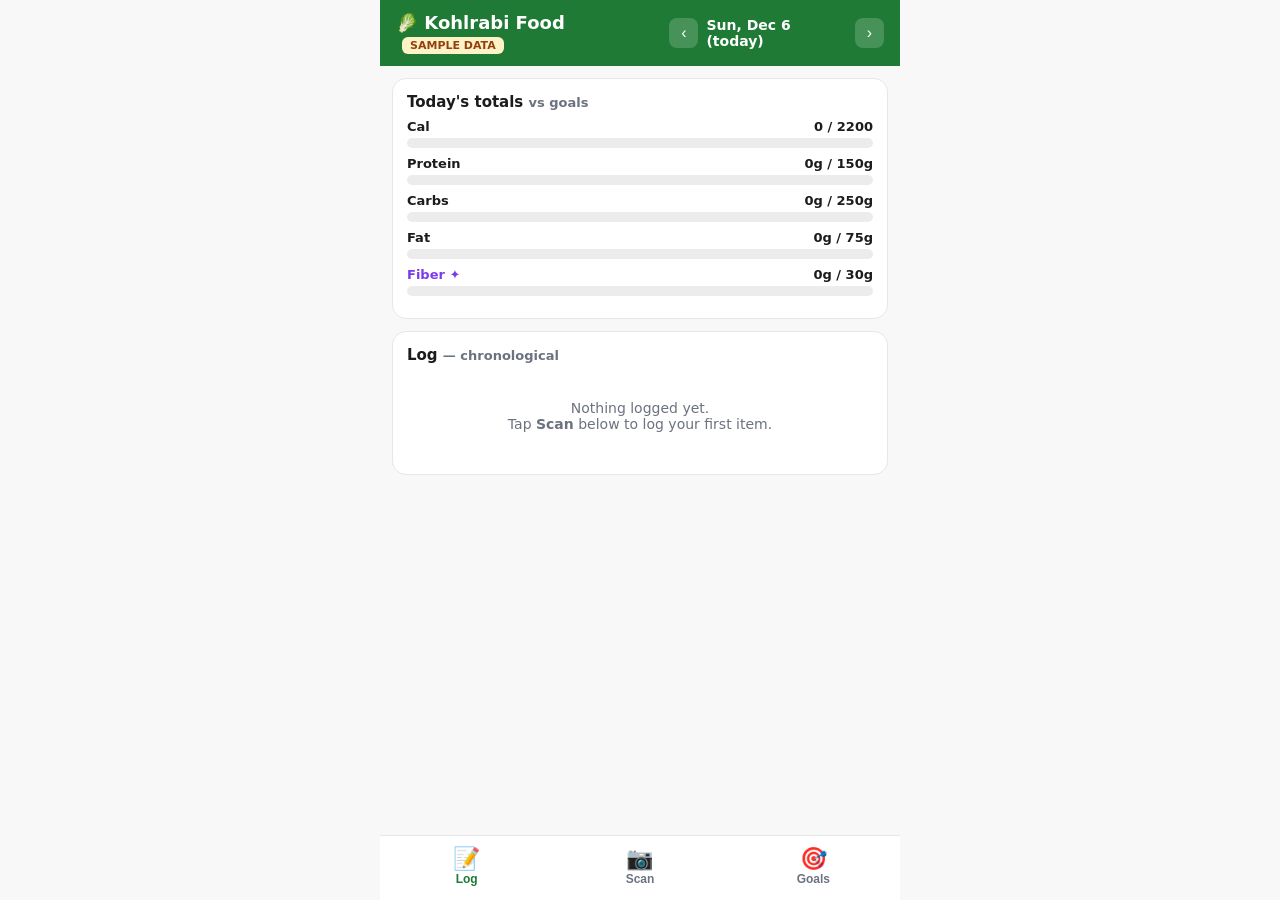
==== index.html @ d2eec7c8 "v0.1: barcode-first food tracker prototype (sample data) + scanner prototype" ====
<!DOCTYPE html>
<html lang="en">
<head>
<meta charset="utf-8">
<meta name="viewport" content="width=device-width, initial-scale=1, viewport-fit=cover">
<title>Kohlrabi Food</title>
<meta name="theme-color" content="#1e7a34">
<link rel="manifest" href="manifest.webmanifest">
<link rel="icon" href="icon.svg" type="image/svg+xml">
<link rel="stylesheet" href="css/style.css">
</head>
<body>
<div class="app">
  <header class="topbar">
    <span>🥬 Kohlrabi Food <span class="sample-badge">SAMPLE DATA</span></span>
    <span class="date-nav">
      <button id="date-prev" aria-label="Previous day">‹</button>
      <span id="date-label"></span>
      <button id="date-next" aria-label="Next day">›</button>
    </span>
  </header>

  <main>
    <!-- LOG -->
    <section class="tab active" id="tab-log">
      <div class="card">
        <h3>Today's totals <span class="muted">vs goals</span></h3>
        <div id="rollup"></div>
      </div>
      <div class="card">
        <h3>Log <span class="muted">— chronological</span></h3>
        <div id="entries"></div>
      </div>
    </section>

    <!-- SCAN -->
    <section class="tab" id="tab-scan">
      <div class="card scan-hero">
        <div class="big">📷</div>
        <h3>Scan a barcode</h3>
        <div class="muted">Point the camera at a product barcode.</div>
      </div>
      <div class="card">
        <div class="viewfinder-wrap">
          <video id="viewfinder" class="viewfinder" muted playsinline></video>
          <div class="scan-frame"></div>
          <div class="scan-status" id="scan-status">Starting camera…</div>
        </div>
      </div>
      <div class="card">
        <h3>No barcode?</h3>
        <label class="field">Type a barcode</label>
        <div class="row">
          <input type="tel" id="manual-barcode" inputmode="numeric" placeholder="e.g. 3017624010701">
          <button class="btn small" id="manual-barcode-btn" style="white-space:nowrap">Look up</button>
        </div>
        <label class="field">Or search by name <span class="muted">(sample catalog)</span></label>
        <div class="row">
          <input type="text" id="name-search" placeholder="e.g. cheerios">
          <button class="btn small" id="name-search-btn" style="white-space:nowrap">Search</button>
        </div>
        <div id="search-results" style="margin-top:8px"></div>
        <div class="muted" style="margin-top:8px">Try a sample barcode: 3017624010701 (Nutella), 016000275287 (Cheerios), 888849007521 (Quest bar).</div>
      </div>
    </section>

    <!-- GOALS -->
    <section class="tab" id="tab-goals">
      <div class="card">
        <h3>Daily goals</h3>
        <div id="goals-form"></div>
        <div class="muted" id="goals-msg" style="margin-top:8px"></div>
      </div>
      <div class="card">
        <h3>TDEE estimator <span class="muted">(optional)</span></h3>
        <div class="muted">Rough daily calorie burn via Mifflin-St Jeor. Not medical advice.</div>
        <div class="row">
          <div style="flex:1"><label class="field">Age</label><input type="number" id="t-age" inputmode="numeric"></div>
          <div style="flex:1"><label class="field">Sex</label><select id="t-sex"><option value="male">Male</option><option value="female">Female</option></select></div>
        </div>
        <div class="row">
          <div style="flex:1"><label class="field">Height (cm)</label><input type="number" id="t-height" inputmode="decimal"></div>
          <div style="flex:1"><label class="field">Weight (kg)</label><input type="number" id="t-weight" inputmode="decimal"></div>
        </div>
        <label class="field">Activity</label>
        <select id="t-act">
          <option value="1.2">Sedentary (little exercise)</option>
          <option value="1.375">Light (1–3 days/wk)</option>
          <option value="1.55" selected>Moderate (3–5 days/wk)</option>
          <option value="1.725">Heavy (6–7 days/wk)</option>
          <option value="1.9">Athlete (2x/day)</option>
        </select>
        <div style="height:10px"></div>
        <button class="btn secondary" id="tdee-calc">Estimate TDEE</button>
        <div id="tdee-out" style="margin-top:10px;font-size:14px"></div>
      </div>
    </section>
  </main>

  <nav class="tabs">
    <button data-tab="log" class="active"><span class="ico">📝</span>Log</button>
    <button data-tab="scan"><span class="ico">📷</span>Scan</button>
    <button data-tab="goals"><span class="ico">🎯</span>Goals</button>
  </nav>
</div>
<script type="module" src="js/app.js"></script>
</body>
</html>
---- css/style.css ----
/* Kohlrabi Food — shared styles. Mobile-first, no build step. */
:root {
  --green: #1e7a34;
  --green-dark: #145a26;
  --ink: #1c1c1e;
  --muted: #6b7280;
  --line: #e5e7eb;
  --bg: #f7f8f7;
  --card: #ffffff;
  --fiber: #7c3aed;
  --danger: #c0392b;
}
* { box-sizing: border-box; }
body {
  margin: 0;
  font-family: system-ui, -apple-system, "Segoe UI", sans-serif;
  background: var(--bg);
  color: var(--ink);
  -webkit-text-size-adjust: 100%;
}
.app { max-width: 520px; margin: 0 auto; min-height: 100dvh; display: flex; flex-direction: column; }
header.topbar {
  position: sticky; top: 0; z-index: 10;
  background: var(--green); color: #fff;
  padding: 12px 16px; font-weight: 700; font-size: 18px;
  display: flex; align-items: center; justify-content: space-between;
}
header.topbar .date-nav { display: flex; align-items: center; gap: 8px; font-size: 14px; font-weight: 600; }
header.topbar .date-nav button {
  background: rgba(255,255,255,.18); border: 0; color: #fff; border-radius: 8px;
  width: 30px; height: 30px; font-size: 16px; cursor: pointer;
}
main { flex: 1; padding: 12px 12px 84px; }
.tab { display: none; }
.tab.active { display: block; }

nav.tabs {
  position: fixed; bottom: 0; left: 0; right: 0; z-index: 10;
  background: var(--card); border-top: 1px solid var(--line);
  display: flex; max-width: 520px; margin: 0 auto;
}
nav.tabs button {
  flex: 1; border: 0; background: none; padding: 10px 0 14px; font-size: 12px;
  color: var(--muted); cursor: pointer; font-weight: 600;
}
nav.tabs button .ico { font-size: 22px; display: block; }
nav.tabs button.active { color: var(--green); }

.card {
  background: var(--card); border: 1px solid var(--line); border-radius: 14px;
  padding: 14px; margin-bottom: 12px;
}
.card h3 { margin: 0 0 8px; font-size: 15px; }
.muted { color: var(--muted); font-size: 13px; }

.btn {
  display: inline-block; border: 0; border-radius: 12px; cursor: pointer;
  background: var(--green); color: #fff; font-weight: 700; font-size: 16px;
  padding: 14px 18px; width: 100%;
}
.btn:active { background: var(--green-dark); }
.btn.secondary { background: #eef2ee; color: var(--green-dark); }
.btn.small { width: auto; padding: 8px 14px; font-size: 14px; }

.scan-hero { text-align: center; padding: 18px 14px; }
.scan-hero .big { font-size: 64px; }
.viewfinder-wrap { position: relative; border-radius: 14px; overflow: hidden; background: #000; }
video.viewfinder { width: 100%; display: block; aspect-ratio: 4/3; object-fit: cover; }
.scan-frame {
  position: absolute; inset: 0; pointer-events: none;
  display: flex; align-items: center; justify-content: center;
}
.scan-frame::before {
  content: ""; width: 70%; height: 34%;
  border: 3px solid rgba(255,255,255,.9); border-radius: 12px;
  box-shadow: 0 0 0 9999px rgba(0,0,0,.35);
}
.scan-status {
  position: absolute; left: 0; right: 0; bottom: 8px; text-align: center;
  color: #fff; font-size: 13px; font-weight: 600; text-shadow: 0 1px 3px #000;
}
.row { display: flex; gap: 8px; align-items: center; }
.row.between { justify-content: space-between; }
input[type=text], input[type=number], input[type=tel], select {
  width: 100%; font-size: 16px; padding: 12px; border: 1px solid var(--line);
  border-radius: 10px; background: #fff; color: var(--ink);
}
label.field { display: block; font-size: 13px; font-weight: 600; color: var(--muted); margin: 10px 0 4px; }

.entry { display: flex; justify-content: space-between; align-items: center; padding: 10px 2px; border-bottom: 1px solid var(--line); }
.entry:last-child { border-bottom: 0; }
.entry .name { font-weight: 600; font-size: 14px; }
.entry .amt { font-size: 12px; color: var(--muted); }
.entry .macros { font-size: 12px; color: var(--muted); text-align: right; white-space: nowrap; }
.entry .del { border: 0; background: none; color: var(--danger); font-size: 18px; cursor: pointer; padding: 4px 8px; }

.goalbar { margin: 8px 0; }
.goalbar .lbl { display: flex; justify-content: space-between; font-size: 13px; font-weight: 600; margin-bottom: 4px; }
.goalbar .lbl .fiber-tag { color: var(--fiber); }
.goalbar .track { height: 10px; background: #ececec; border-radius: 6px; overflow: hidden; }
.goalbar .fill { height: 100%; background: var(--green); border-radius: 6px; transition: width .2s; }
.goalbar .fill.fiber { background: var(--fiber); }
.goalbar.over .fill { background: var(--danger); }

.stepper { display: flex; align-items: center; gap: 12px; justify-content: center; margin: 12px 0; }
.stepper button {
  width: 44px; height: 44px; border-radius: 50%; border: 1px solid var(--line);
  background: #fff; font-size: 22px; cursor: pointer;
}
.stepper .val { font-size: 20px; font-weight: 700; min-width: 90px; text-align: center; }

.sheet-backdrop {
  position: fixed; inset: 0; background: rgba(0,0,0,.45); z-index: 20;
  display: flex; align-items: flex-end; justify-content: center;
}
.sheet {
  background: #fff; border-radius: 18px 18px 0 0; width: 100%; max-width: 520px;
  max-height: 88dvh; overflow-y: auto; padding: 18px 16px 28px;
}
.sheet h2 { margin: 0 0 2px; font-size: 18px; }
.sheet .brand { color: var(--muted); font-size: 13px; margin-bottom: 10px; }
.macro-grid { display: grid; grid-template-columns: repeat(5, 1fr); gap: 6px; margin: 12px 0; }
.macro-grid .m { background: var(--bg); border-radius: 10px; padding: 8px 4px; text-align: center; }
.macro-grid .m .v { font-weight: 800; font-size: 15px; }
.macro-grid .m .k { font-size: 10px; color: var(--muted); font-weight: 600; }
.macro-grid .m.fiber { outline: 2px solid var(--fiber); }
.macro-grid .m.fiber .k { color: var(--fiber); }
details.nutrients { margin-top: 8px; font-size: 13px; }
details.nutrients summary { cursor: pointer; font-weight: 600; color: var(--green-dark); padding: 6px 0; }
.nut-row { display: flex; justify-content: space-between; padding: 5px 0; border-bottom: 1px solid var(--line); }

.diag { font-family: ui-monospace, monospace; font-size: 12px; background: #111; color: #9f9; border-radius: 10px; padding: 10px; white-space: pre-wrap; word-break: break-all; }
.sample-badge {
  display: inline-block; background: #fef3c7; color: #92400e; font-size: 11px; font-weight: 700;
  border-radius: 6px; padding: 2px 8px; margin-left: 6px; vertical-align: middle;
}
.empty { text-align: center; color: var(--muted); padding: 28px 12px; font-size: 14px; }
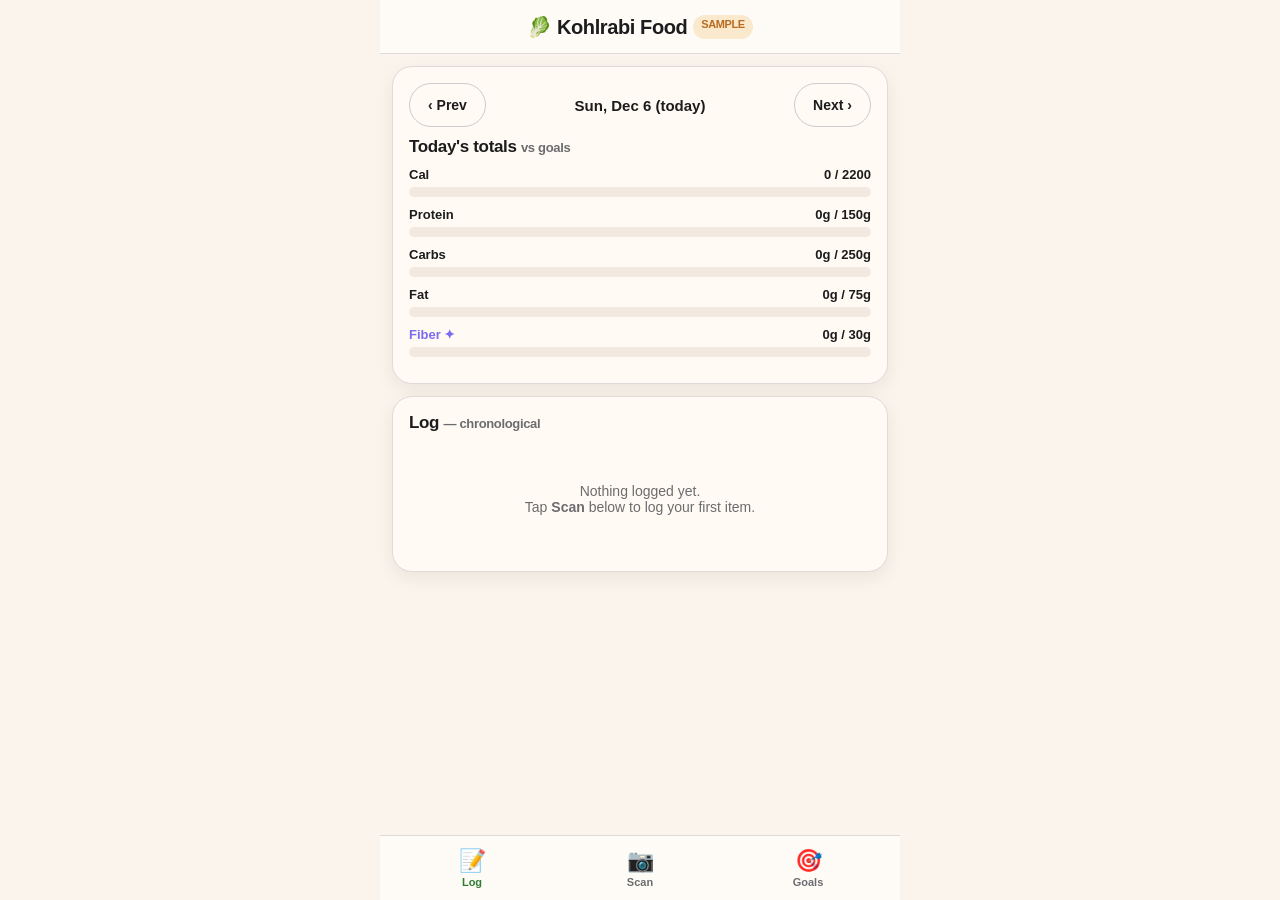
==== commit 28c05cf6: "v0.2: workout-app design language, prototype search, log date nav in-card" ====
--- a/index.html
+++ b/index.html
@@ -12,18 +12,18 @@
 <body>
 <div class="app">
   <header class="topbar">
-    <span>🥬 Kohlrabi Food <span class="sample-badge">SAMPLE DATA</span></span>
-    <span class="date-nav">
-      <button id="date-prev" aria-label="Previous day">‹</button>
-      <span id="date-label"></span>
-      <button id="date-next" aria-label="Next day">›</button>
-    </span>
+    <h1 class="title">🥬 Kohlrabi Food<span class="sample-badge">SAMPLE</span></h1>
   </header>
 
   <main>
     <!-- LOG -->
     <section class="tab active" id="tab-log">
       <div class="card">
+        <div class="row between" style="margin-bottom:10px">
+          <button class="btn small secondary" id="date-prev" aria-label="Previous day">‹ Prev</button>
+          <strong id="date-label" style="font-size:15px"></strong>
+          <button class="btn small secondary" id="date-next" aria-label="Next day">Next ›</button>
+        </div>
         <h3>Today's totals <span class="muted">vs goals</span></h3>
         <div id="rollup"></div>
       </div>
--- a/css/style.css
+++ b/css/style.css
@@ -1,75 +1,148 @@
-/* Kohlrabi Food — shared styles. Mobile-first, no build step. */
+/* Kohlrabi Food — exact design language of the Kohlrabi workout app.
+   Warm-paper light theme, pine accent, soft radii. No build step. */
 :root {
-  --green: #1e7a34;
-  --green-dark: #145a26;
+  --bg: #faf4ed;
+  --surface: #fffaf3;
+  --surface-2: #f2e9e1;
+  --surface-raised: #fffdf8;
   --ink: #1c1c1e;
-  --muted: #6b7280;
-  --line: #e5e7eb;
-  --bg: #f7f8f7;
-  --card: #ffffff;
-  --fiber: #7c3aed;
-  --danger: #c0392b;
+  --ink-strong: #000000;
+  --muted: #6c6c70;
+  --subtle: #8e8e93;
+  --line: #dfdad9;
+  --line-strong: #cecacd;
+  --accent: #2e7d32;
+  --accent-hover: #256429;
+  --accent-soft: #ddefdc;
+  --iris: #7c6cf0;
+  --iris-soft: #e6e2fd;
+  --danger: #d92d20;
+  --danger-soft: #fbe3e1;
+  --warning: #b86b20;
+  --gold-soft: #fae9cc;
+  --on-accent: #ffffff;
+  --focus-ring: rgba(46,125,50,.22);
+  --shadow-color: rgba(28,28,30,.10);
+  --shadow-soft-color: rgba(28,28,30,.07);
+  --backdrop: rgba(0,0,0,.32);
+  --nav-bg: rgba(255,253,248,.82);
+  --shadow: 0 14px 34px var(--shadow-color);
+  --shadow-soft: 0 6px 18px var(--shadow-soft-color);
+  --radius-sm: 14px;
+  --radius-md: 20px;
+  --radius-lg: 22px;
+  --font-sans: -apple-system, BlinkMacSystemFont, "Segoe UI", Roboto, "Helvetica Neue", Arial, sans-serif;
 }
 * { box-sizing: border-box; }
+html, body { margin: 0; padding: 0; }
 body {
-  margin: 0;
-  font-family: system-ui, -apple-system, "Segoe UI", sans-serif;
+  font-family: var(--font-sans);
   background: var(--bg);
   color: var(--ink);
   -webkit-text-size-adjust: 100%;
 }
-.app { max-width: 520px; margin: 0 auto; min-height: 100dvh; display: flex; flex-direction: column; }
+.app { max-width: 520px; margin: 0 auto; min-height: 100dvh; }
+
+/* ===== Top bar (fixed, translucent, iOS-26-safe) ===== */
 header.topbar {
-  position: sticky; top: 0; z-index: 10;
-  background: var(--green); color: #fff;
-  padding: 12px 16px; font-weight: 700; font-size: 18px;
-  display: flex; align-items: center; justify-content: space-between;
-}
-header.topbar .date-nav { display: flex; align-items: center; gap: 8px; font-size: 14px; font-weight: 600; }
+  position: fixed; top: 0; left: 0; right: 0; z-index: 30;
+  max-width: 520px; margin: 0 auto;
+  height: calc(54px + env(safe-area-inset-top));
+  padding: env(safe-area-inset-top) 4px 0;
+  display: grid; grid-template-columns: auto minmax(0,1fr) auto; align-items: center;
+  border-bottom: 1px solid var(--line);
+  background-color: var(--bg);
+  background-image: linear-gradient(var(--nav-bg), var(--nav-bg));
+  -webkit-backdrop-filter: blur(20px) saturate(1.6);
+  backdrop-filter: blur(20px) saturate(1.6);
+}
+header.topbar .title {
+  position: absolute; left: 0; right: 0; top: env(safe-area-inset-top); bottom: 0;
+  display: flex; align-items: center; justify-content: center;
+  margin: 0; padding: 0 56px;
+  font-size: 20px; font-weight: 750; letter-spacing: -.02em;
+  white-space: nowrap; overflow: hidden; text-overflow: ellipsis; pointer-events: none;
+}
+header.topbar .date-nav { grid-column: 3; display: flex; align-items: center; gap: 2px; padding-right: 4px; }
 header.topbar .date-nav button {
-  background: rgba(255,255,255,.18); border: 0; color: #fff; border-radius: 8px;
-  width: 30px; height: 30px; font-size: 16px; cursor: pointer;
-}
-main { flex: 1; padding: 12px 12px 84px; }
+  display: grid; place-items: center; width: 44px; height: 44px;
+  border: 0; border-radius: 12px; background: transparent; color: var(--ink);
+  font-size: 22px; cursor: pointer;
+}
+header.topbar .date-nav #date-label { font-size: 13px; font-weight: 700; color: var(--muted); white-space: nowrap; }
+
+/* ===== Bottom nav (fixed, translucent) ===== */
+nav.tabs {
+  position: fixed; left: 0; right: 0; bottom: 0; z-index: 20;
+  max-width: 520px; margin: 0 auto;
+  display: grid; grid-template-columns: repeat(3, 1fr);
+  padding: 6px 8px calc(6px + env(safe-area-inset-bottom));
+  border-top: 1px solid var(--line);
+  background-color: var(--bg);
+  background-image: linear-gradient(var(--nav-bg), var(--nav-bg));
+  -webkit-backdrop-filter: blur(20px) saturate(1.6);
+  backdrop-filter: blur(20px) saturate(1.6);
+}
+nav.tabs button {
+  border: 0; background: none; padding: 6px 0; cursor: pointer;
+  color: var(--muted); font-size: 11px; font-weight: 700;
+  display: flex; flex-direction: column; align-items: center; gap: 2px;
+}
+nav.tabs button .ico { font-size: 22px; }
+nav.tabs button.active { color: var(--accent); }
+
+main { padding: calc(54px + env(safe-area-inset-top) + 12px) 12px calc(96px + env(safe-area-inset-bottom)); }
 .tab { display: none; }
 .tab.active { display: block; }
 
-nav.tabs {
-  position: fixed; bottom: 0; left: 0; right: 0; z-index: 10;
-  background: var(--card); border-top: 1px solid var(--line);
-  display: flex; max-width: 520px; margin: 0 auto;
-}
-nav.tabs button {
-  flex: 1; border: 0; background: none; padding: 10px 0 14px; font-size: 12px;
-  color: var(--muted); cursor: pointer; font-weight: 600;
-}
-nav.tabs button .ico { font-size: 22px; display: block; }
-nav.tabs button.active { color: var(--green); }
-
+/* ===== Cards ===== */
 .card {
-  background: var(--card); border: 1px solid var(--line); border-radius: 14px;
-  padding: 14px; margin-bottom: 12px;
-}
-.card h3 { margin: 0 0 8px; font-size: 15px; }
+  background: var(--surface);
+  border: 1px solid var(--line);
+  border-radius: var(--radius-md);
+  box-shadow: var(--shadow-soft);
+  padding: 16px;
+  margin-bottom: 12px;
+}
+.card h3 { margin: 0 0 10px; font-size: 17px; font-weight: 700; letter-spacing: -.02em; }
 .muted { color: var(--muted); font-size: 13px; }
 
+/* ===== Buttons ===== */
 .btn {
-  display: inline-block; border: 0; border-radius: 12px; cursor: pointer;
-  background: var(--green); color: #fff; font-weight: 700; font-size: 16px;
-  padding: 14px 18px; width: 100%;
-}
-.btn:active { background: var(--green-dark); }
-.btn.secondary { background: #eef2ee; color: var(--green-dark); }
-.btn.small { width: auto; padding: 8px 14px; font-size: 14px; }
-
-.scan-hero { text-align: center; padding: 18px 14px; }
-.scan-hero .big { font-size: 64px; }
-.viewfinder-wrap { position: relative; border-radius: 14px; overflow: hidden; background: #000; }
+  display: inline-block; width: 100%;
+  min-height: 52px; padding: 0 22px;
+  border: 0; border-radius: 999px;
+  background: var(--accent); color: var(--on-accent);
+  font-family: var(--font-sans); font-size: 16px; font-weight: 700;
+  cursor: pointer;
+}
+.btn:active { background: var(--accent-hover); }
+.btn.secondary {
+  background: var(--surface); color: var(--ink);
+  border: 1px solid var(--line-strong);
+}
+.btn.secondary:active { background: var(--surface-2); }
+.btn.small { width: auto; min-height: 44px; padding: 0 18px; font-size: 14px; white-space: nowrap; }
+
+/* ===== Forms ===== */
+label.field { display: block; color: var(--muted); font-size: 12px; font-weight: 700; margin: 12px 0 6px; }
+input[type=text], input[type=number], input[type=tel], select {
+  width: 100%; min-height: 44px; padding: 0 12px;
+  font-size: 16px; font-family: var(--font-sans); color: var(--ink);
+  border: 1px solid var(--line); border-radius: var(--radius-sm);
+  background: var(--surface-raised); outline: none;
+}
+input:focus, select:focus { border-color: var(--accent); box-shadow: 0 0 0 3px var(--focus-ring); }
+.row { display: flex; gap: 8px; align-items: center; }
+.row.between { justify-content: space-between; }
+
+/* ===== Scan ===== */
+.scan-hero { text-align: center; }
+.scan-hero .big { font-size: 56px; }
+.scan-hero h3 { margin: 6px 0 4px; }
+.viewfinder-wrap { position: relative; border-radius: var(--radius-sm); overflow: hidden; background: #000; }
 video.viewfinder { width: 100%; display: block; aspect-ratio: 4/3; object-fit: cover; }
-.scan-frame {
-  position: absolute; inset: 0; pointer-events: none;
-  display: flex; align-items: center; justify-content: center;
-}
+.scan-frame { position: absolute; inset: 0; pointer-events: none; display: flex; align-items: center; justify-content: center; }
 .scan-frame::before {
   content: ""; width: 70%; height: 34%;
   border: 3px solid rgba(255,255,255,.9); border-radius: 12px;
@@ -79,59 +152,70 @@
   position: absolute; left: 0; right: 0; bottom: 8px; text-align: center;
   color: #fff; font-size: 13px; font-weight: 600; text-shadow: 0 1px 3px #000;
 }
-.row { display: flex; gap: 8px; align-items: center; }
-.row.between { justify-content: space-between; }
-input[type=text], input[type=number], input[type=tel], select {
-  width: 100%; font-size: 16px; padding: 12px; border: 1px solid var(--line);
-  border-radius: 10px; background: #fff; color: var(--ink);
-}
-label.field { display: block; font-size: 13px; font-weight: 600; color: var(--muted); margin: 10px 0 4px; }
-
+
+/* ===== Log ===== */
 .entry { display: flex; justify-content: space-between; align-items: center; padding: 10px 2px; border-bottom: 1px solid var(--line); }
 .entry:last-child { border-bottom: 0; }
-.entry .name { font-weight: 600; font-size: 14px; }
-.entry .amt { font-size: 12px; color: var(--muted); }
-.entry .macros { font-size: 12px; color: var(--muted); text-align: right; white-space: nowrap; }
-.entry .del { border: 0; background: none; color: var(--danger); font-size: 18px; cursor: pointer; padding: 4px 8px; }
-
-.goalbar { margin: 8px 0; }
-.goalbar .lbl { display: flex; justify-content: space-between; font-size: 13px; font-weight: 600; margin-bottom: 4px; }
-.goalbar .lbl .fiber-tag { color: var(--fiber); }
-.goalbar .track { height: 10px; background: #ececec; border-radius: 6px; overflow: hidden; }
-.goalbar .fill { height: 100%; background: var(--green); border-radius: 6px; transition: width .2s; }
-.goalbar .fill.fiber { background: var(--fiber); }
+.entry .name { font-weight: 700; font-size: 14px; letter-spacing: -.01em; }
+.entry .amt { font-size: 12px; color: var(--muted); margin-top: 2px; }
+.entry .macros { font-size: 12px; color: var(--muted); text-align: right; white-space: nowrap; line-height: 1.5; }
+.entry .del {
+  border: 0; background: none; color: var(--danger);
+  font-size: 20px; cursor: pointer; padding: 4px 8px; min-width: 44px; min-height: 44px;
+}
+.goalbar { margin: 10px 0; }
+.goalbar .lbl { display: flex; justify-content: space-between; font-size: 13px; font-weight: 700; margin-bottom: 5px; }
+.goalbar .lbl .fiber-tag { color: var(--iris); }
+.goalbar .track { height: 10px; background: var(--surface-2); border-radius: 6px; overflow: hidden; }
+.goalbar .fill { height: 100%; background: var(--accent); border-radius: 6px; transition: width .2s; }
+.goalbar .fill.fiber { background: var(--iris); }
 .goalbar.over .fill { background: var(--danger); }
 
-.stepper { display: flex; align-items: center; gap: 12px; justify-content: center; margin: 12px 0; }
-.stepper button {
-  width: 44px; height: 44px; border-radius: 50%; border: 1px solid var(--line);
-  background: #fff; font-size: 22px; cursor: pointer;
-}
-.stepper .val { font-size: 20px; font-weight: 700; min-width: 90px; text-align: center; }
-
+/* ===== Product sheet (bottom sheet dialog) ===== */
 .sheet-backdrop {
-  position: fixed; inset: 0; background: rgba(0,0,0,.45); z-index: 20;
+  position: fixed; inset: 0; z-index: 40;
+  background: var(--backdrop);
   display: flex; align-items: flex-end; justify-content: center;
 }
 .sheet {
-  background: #fff; border-radius: 18px 18px 0 0; width: 100%; max-width: 520px;
-  max-height: 88dvh; overflow-y: auto; padding: 18px 16px 28px;
-}
-.sheet h2 { margin: 0 0 2px; font-size: 18px; }
+  background: var(--surface); color: var(--ink);
+  border-radius: var(--radius-lg) var(--radius-lg) 0 0;
+  width: 100%; max-width: 520px; max-height: 88dvh; overflow-y: auto;
+  padding: 20px 18px calc(28px + env(safe-area-inset-bottom));
+  box-shadow: 0 24px 70px var(--focus-ring);
+}
+.sheet h2 { margin: 0 0 4px; font-size: 22px; font-weight: 700; letter-spacing: -.02em; }
 .sheet .brand { color: var(--muted); font-size: 13px; margin-bottom: 10px; }
 .macro-grid { display: grid; grid-template-columns: repeat(5, 1fr); gap: 6px; margin: 12px 0; }
-.macro-grid .m { background: var(--bg); border-radius: 10px; padding: 8px 4px; text-align: center; }
-.macro-grid .m .v { font-weight: 800; font-size: 15px; }
-.macro-grid .m .k { font-size: 10px; color: var(--muted); font-weight: 600; }
-.macro-grid .m.fiber { outline: 2px solid var(--fiber); }
-.macro-grid .m.fiber .k { color: var(--fiber); }
-details.nutrients { margin-top: 8px; font-size: 13px; }
-details.nutrients summary { cursor: pointer; font-weight: 600; color: var(--green-dark); padding: 6px 0; }
-.nut-row { display: flex; justify-content: space-between; padding: 5px 0; border-bottom: 1px solid var(--line); }
-
-.diag { font-family: ui-monospace, monospace; font-size: 12px; background: #111; color: #9f9; border-radius: 10px; padding: 10px; white-space: pre-wrap; word-break: break-all; }
+.macro-grid .m { background: var(--surface-2); border-radius: var(--radius-sm); padding: 9px 4px; text-align: center; }
+.macro-grid .m .v { font-weight: 800; font-size: 15px; letter-spacing: -.01em; }
+.macro-grid .m .k { font-size: 10px; color: var(--muted); font-weight: 700; margin-top: 2px; }
+.macro-grid .m.fiber { outline: 2px solid var(--iris); background: var(--iris-soft); }
+.macro-grid .m.fiber .k { color: var(--iris); }
+.stepper { display: flex; align-items: center; gap: 14px; justify-content: center; margin: 14px 0; }
+.stepper button {
+  width: 44px; height: 44px; border-radius: 50%;
+  border: 1px solid var(--line-strong); background: var(--surface);
+  color: var(--ink); font-size: 22px; cursor: pointer;
+}
+.stepper .val { font-size: 19px; font-weight: 800; min-width: 96px; text-align: center; letter-spacing: -.01em; }
+details.nutrients { margin-top: 10px; font-size: 13px; }
+details.nutrients summary { cursor: pointer; font-weight: 700; color: var(--accent); padding: 8px 0; }
+.nut-row { display: flex; justify-content: space-between; padding: 6px 0; border-bottom: 1px solid var(--line); }
+
+/* ===== Tags / badges ===== */
 .sample-badge {
-  display: inline-block; background: #fef3c7; color: #92400e; font-size: 11px; font-weight: 700;
-  border-radius: 6px; padding: 2px 8px; margin-left: 6px; vertical-align: middle;
-}
-.empty { text-align: center; color: var(--muted); padding: 28px 12px; font-size: 14px; }
+  display: inline-block; min-height: 24px; padding: 3px 8px; border-radius: 999px;
+  background: var(--gold-soft); color: var(--warning);
+  font-size: 11px; font-weight: 700; vertical-align: middle; margin-left: 6px;
+}
+.empty { padding: 40px 20px; text-align: center; color: var(--muted); font-size: 14px; }
+.empty strong { display: block; color: var(--ink); font-size: 20px; font-weight: 700; margin-bottom: 8px; letter-spacing: -.02em; }
+
+/* ===== Prototype diagnostics ===== */
+.diag {
+  font-family: ui-monospace, SFMono-Regular, monospace; font-size: 12px;
+  background: #1c1c1e; color: #9fe8a9; border-radius: var(--radius-sm);
+  padding: 12px; white-space: pre-wrap; word-break: break-all;
+  max-height: 260px; overflow-y: auto;
+}
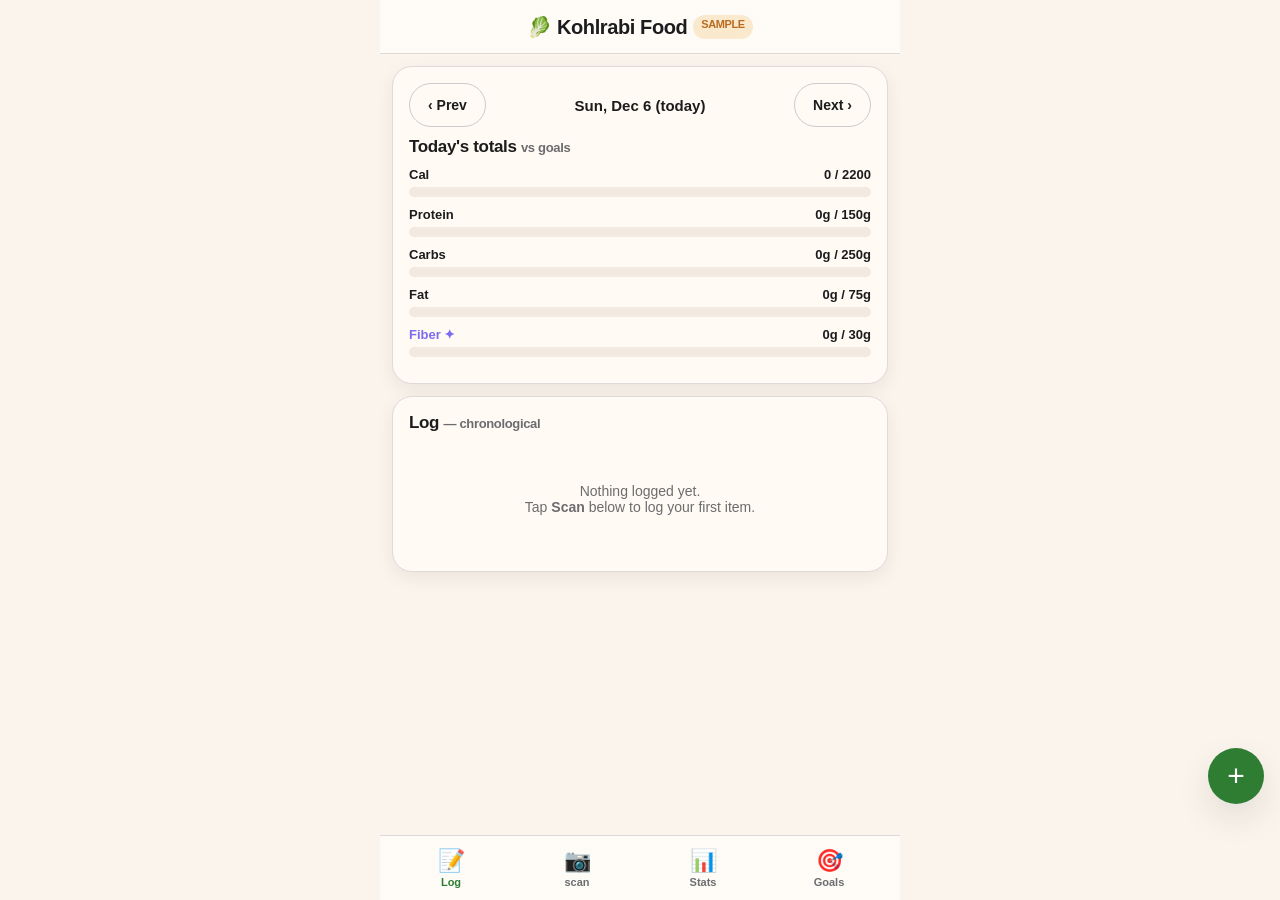
==== commit c6b28ada: "v0.3: log FAB (+ scan/search/manual), scan tab label, Stats tab with week strip + goals vs actuals" ====
--- a/index.html
+++ b/index.html
@@ -64,6 +64,30 @@
       </div>
     </section>
 
+    <!-- STATS -->
+    <section class="tab" id="tab-stats">
+      <div class="card">
+        <h3>At a glance</h3>
+        <div class="period-tabs" id="stats-period"></div>
+        <div id="stats-strip-wrap" style="margin-top:12px">
+          <div class="week-nav">
+            <button class="btn small secondary" id="stats-week-prev">‹</button>
+            <strong id="stats-week-label" style="font-size:13px"></strong>
+            <button class="btn small secondary" id="stats-week-next">›</button>
+          </div>
+          <div class="week-strip" id="stats-strip"></div>
+        </div>
+      </div>
+      <div class="card">
+        <h3>Goals vs actuals <span class="muted" id="stats-avg-label"></span></h3>
+        <div id="stats-goals"></div>
+      </div>
+      <div class="card" id="stats-cal-card">
+        <h3>Calories by day</h3>
+        <div id="stats-cals"></div>
+      </div>
+    </section>
+
     <!-- GOALS -->
     <section class="tab" id="tab-goals">
       <div class="card">
@@ -99,9 +123,11 @@
 
   <nav class="tabs">
     <button data-tab="log" class="active"><span class="ico">📝</span>Log</button>
-    <button data-tab="scan"><span class="ico">📷</span>Scan</button>
+    <button data-tab="scan"><span class="ico">📷</span>scan</button>
+    <button data-tab="stats"><span class="ico">📊</span>Stats</button>
     <button data-tab="goals"><span class="ico">🎯</span>Goals</button>
   </nav>
+  <button id="fab-add" class="fab" aria-label="Add food">+</button>
 </div>
 <script type="module" src="js/app.js"></script>
 </body>
--- a/css/style.css
+++ b/css/style.css
@@ -75,7 +75,7 @@
 nav.tabs {
   position: fixed; left: 0; right: 0; bottom: 0; z-index: 20;
   max-width: 520px; margin: 0 auto;
-  display: grid; grid-template-columns: repeat(3, 1fr);
+  display: grid; grid-template-columns: repeat(4, 1fr);
   padding: 6px 8px calc(6px + env(safe-area-inset-bottom));
   border-top: 1px solid var(--line);
   background-color: var(--bg);
@@ -219,3 +219,54 @@
   padding: 12px; white-space: pre-wrap; word-break: break-all;
   max-height: 260px; overflow-y: auto;
 }
+
+/* ===== FAB (Log: add food) ===== */
+.fab {
+  position: fixed; z-index: 15;
+  right: 16px; bottom: calc(96px + env(safe-area-inset-bottom));
+  width: 56px; height: 56px; border-radius: 50%; border: 0;
+  background: var(--accent); color: #fff; font-size: 30px; line-height: 1;
+  box-shadow: var(--shadow); cursor: pointer;
+  display: grid; place-items: center;
+  font-family: var(--font-sans);
+}
+.fab:active { background: var(--accent-hover); }
+.fab[hidden] { display: none; }
+
+/* ===== Stats: period tabs, week strip, bars (workout-app language) ===== */
+.period-tabs { display: flex; gap: 8px; }
+.period-tab {
+  min-height: 44px; padding: 0 18px;
+  border: 1px solid var(--line); border-radius: 999px;
+  background: var(--surface); color: var(--muted);
+  font-size: 13px; font-weight: 750; cursor: pointer;
+  font-family: var(--font-sans);
+  transition: transform .15s ease;
+}
+.period-tab:active { transform: scale(.96); }
+.period-tab[aria-pressed="true"] { border-color: var(--accent); background: var(--accent-soft); color: var(--accent); }
+.week-nav { display: flex; align-items: center; justify-content: space-between; margin-bottom: 8px; }
+.week-strip { display: grid; grid-template-columns: repeat(7, minmax(0,1fr)); gap: 6px; }
+.day-chip {
+  min-width: 0; padding: 8px 2px;
+  border: 1px solid var(--line); border-radius: 18px;
+  background: var(--surface); text-align: center; cursor: pointer;
+  font-family: var(--font-sans);
+  transition: transform .15s ease;
+}
+.day-chip:active { transform: scale(.96); }
+.day-chip span, .day-chip strong { display: block; }
+.day-chip span { color: var(--muted); font-size: 10px; font-weight: 750; text-transform: uppercase; }
+.day-chip strong { margin-top: 2px; font-size: 14px; color: var(--ink); }
+.day-chip em { display: block; font-style: normal; font-size: 9px; color: var(--muted); margin-top: 2px; min-height: 11px; }
+.day-chip.today { border-color: var(--accent); box-shadow: inset 0 0 0 1px var(--accent); }
+.day-chip.has-log strong { color: var(--accent); }
+.day-chip.selected { background: var(--accent-soft); border-color: var(--accent); }
+.bars { position: relative; display: flex; gap: 6px; height: 110px; }
+.bar-col { flex: 1; display: flex; align-items: flex-end; cursor: pointer; }
+.bar { width: 100%; background: var(--accent); border-radius: 6px 6px 0 0; min-height: 3px; }
+.bar.over { background: var(--danger); }
+.bar-col.selected .bar { outline: 2px solid var(--ink); outline-offset: 1px; }
+.goal-line { position: absolute; left: 0; right: 0; border-top: 2px dashed var(--subtle); pointer-events: none; }
+.bar-labels { display: flex; gap: 6px; margin-top: 4px; }
+.bar-labels span { flex: 1; text-align: center; font-size: 10px; color: var(--muted); font-weight: 700; }
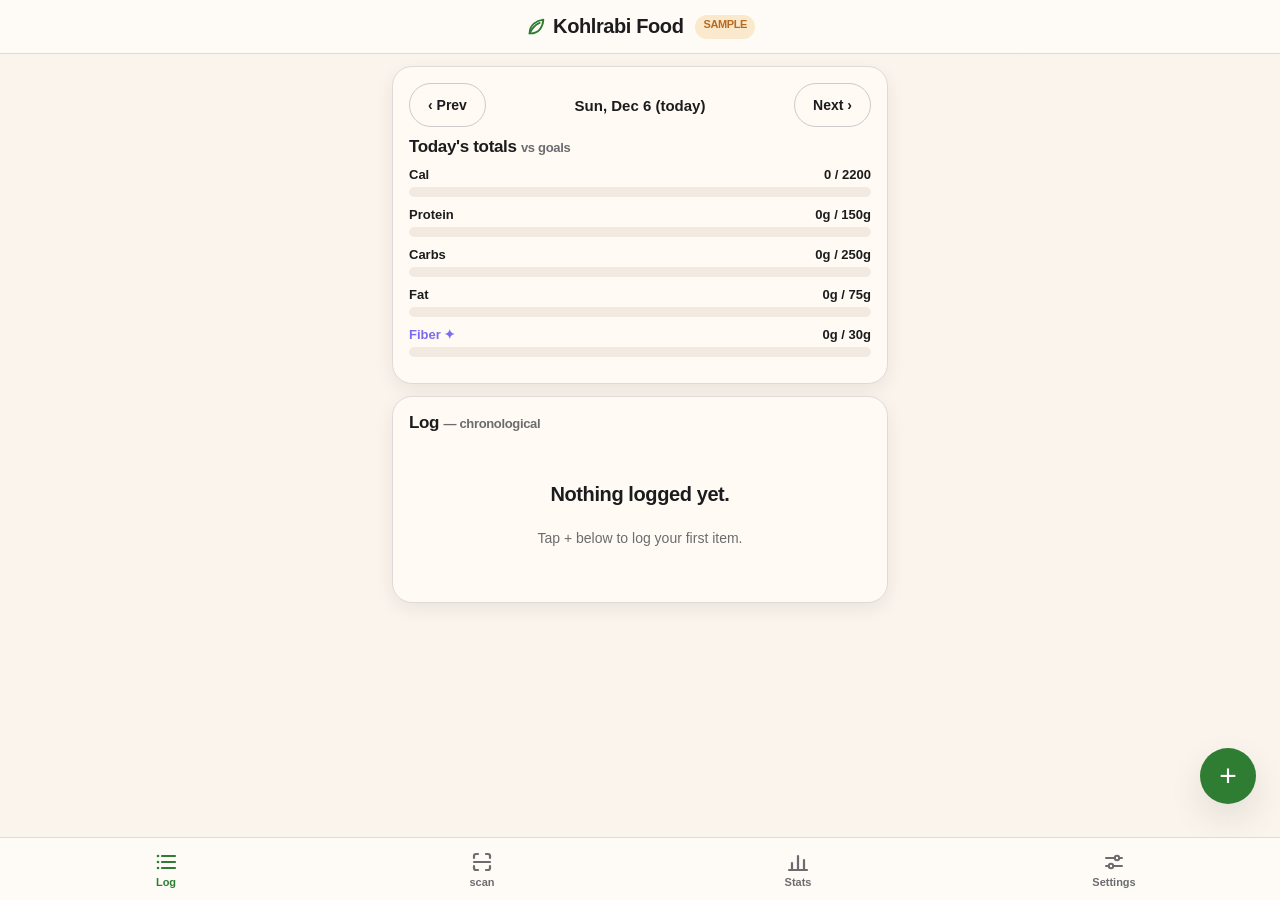
==== commit d33d42a6: "v0.4: SVG icons, desktop layout, quick-add on log, weight tracking, Settings tab, 3500kcal/lb calori" ====
--- a/index.html
+++ b/index.html
@@ -12,7 +12,7 @@
 <body>
 <div class="app">
   <header class="topbar">
-    <h1 class="title">🥬 Kohlrabi Food<span class="sample-badge">SAMPLE</span></h1>
+    <h1 class="title"><svg class="leaf" viewBox="0 0 24 24" fill="none" stroke="currentColor" stroke-width="2" stroke-linecap="round" stroke-linejoin="round" aria-hidden="true"><path d="M5 19C5 9.5 12.5 5 20 4c-.5 8-5 15-14 15"/><path d="M5 19c2.5-5.5 6-9.5 11-11.5"/></svg>Kohlrabi Food<span class="sample-badge">SAMPLE</span></h1>
   </header>
 
   <main>
@@ -27,6 +27,10 @@
         <h3>Today's totals <span class="muted">vs goals</span></h3>
         <div id="rollup"></div>
       </div>
+      <div class="card" id="quick-card" hidden>
+        <h3>Quick add <span class="muted">— log again in one tap</span></h3>
+        <div id="quick-add"></div>
+      </div>
       <div class="card">
         <h3>Log <span class="muted">— chronological</span></h3>
         <div id="entries"></div>
@@ -36,7 +40,7 @@
     <!-- SCAN -->
     <section class="tab" id="tab-scan">
       <div class="card scan-hero">
-        <div class="big">📷</div>
+        <svg class="hero-ico" viewBox="0 0 24 24" fill="none" stroke="currentColor" stroke-width="1.8" stroke-linecap="round" aria-hidden="true"><path d="M4 8V6a2 2 0 0 1 2-2h2M16 4h2a2 2 0 0 1 2 2v2M20 16v2a2 2 0 0 1-2 2h-2M8 20H6a2 2 0 0 1-2-2v-2"/><path d="M4 12h16"/></svg>
         <h3>Scan a barcode</h3>
         <div class="muted">Point the camera at a product barcode.</div>
       </div>
@@ -86,12 +90,35 @@
         <h3>Calories by day</h3>
         <div id="stats-cals"></div>
       </div>
+      <div class="card">
+        <div class="row between">
+          <h3 style="margin:0">Weight</h3>
+          <button class="btn small secondary" id="weight-add">Enter weight</button>
+        </div>
+        <div id="weight-summary" style="margin-top:8px"></div>
+        <div id="weight-list" style="margin-top:8px"></div>
+      </div>
     </section>
 
-    <!-- GOALS -->
-    <section class="tab" id="tab-goals">
+    <!-- SETTINGS -->
+    <section class="tab" id="tab-settings">
       <div class="card">
-        <h3>Daily goals</h3>
+        <h3>Calorie goal</h3>
+        <div class="period-tabs" id="dir-pills"></div>
+        <div id="rate-row" style="margin-top:10px">
+          <label class="field" style="margin-top:0">Pace</label>
+          <div class="period-tabs" id="rate-pills"></div>
+        </div>
+        <div id="cal-target-out" style="margin-top:10px;font-size:14px"></div>
+        <label class="field">Goal weight, optional (<span id="gw-unit">lb</span>)</label>
+        <div class="row">
+          <input type="number" id="goal-weight" inputmode="decimal" placeholder="e.g. 170">
+          <button class="btn small secondary" id="gw-save">Save</button>
+        </div>
+        <div class="muted" id="gw-projection" style="margin-top:6px"></div>
+      </div>
+      <div class="card">
+        <h3>Daily goals <span class="muted">— or set manually</span></h3>
         <div id="goals-form"></div>
         <div class="muted" id="goals-msg" style="margin-top:8px"></div>
       </div>
@@ -104,7 +131,7 @@
         </div>
         <div class="row">
           <div style="flex:1"><label class="field">Height (cm)</label><input type="number" id="t-height" inputmode="decimal"></div>
-          <div style="flex:1"><label class="field">Weight (kg)</label><input type="number" id="t-weight" inputmode="decimal"></div>
+          <div style="flex:1"><label class="field">Weight (<span id="tdee-wunit">lb</span>)</label><input type="number" id="t-weight" inputmode="decimal"></div>
         </div>
         <label class="field">Activity</label>
         <select id="t-act">
@@ -118,14 +145,26 @@
         <button class="btn secondary" id="tdee-calc">Estimate TDEE</button>
         <div id="tdee-out" style="margin-top:10px;font-size:14px"></div>
       </div>
+      <div class="card">
+        <h3>Units</h3>
+        <div class="period-tabs" id="unit-pills"></div>
+        <div class="muted" style="margin-top:8px">Applies to weigh-ins and the TDEE weight field.</div>
+      </div>
+      <div class="card">
+        <h3>Data</h3>
+        <div class="row">
+          <button class="btn secondary" id="export-json">Export JSON</button>
+          <button class="btn secondary" id="delete-all" style="color:var(--danger)">Delete all</button>
+        </div>
+      </div>
     </section>
   </main>
 
   <nav class="tabs">
-    <button data-tab="log" class="active"><span class="ico">📝</span>Log</button>
-    <button data-tab="scan"><span class="ico">📷</span>scan</button>
-    <button data-tab="stats"><span class="ico">📊</span>Stats</button>
-    <button data-tab="goals"><span class="ico">🎯</span>Goals</button>
+    <button data-tab="log" class="active"><svg viewBox="0 0 24 24" fill="none" stroke="currentColor" stroke-width="2.2" stroke-linecap="round" aria-hidden="true"><path d="M8 6h13M8 12h13M8 18h13"/><circle cx="4" cy="6" r="1.3" fill="currentColor" stroke="none"/><circle cx="4" cy="12" r="1.3" fill="currentColor" stroke="none"/><circle cx="4" cy="18" r="1.3" fill="currentColor" stroke="none"/></svg>Log</button>
+    <button data-tab="scan"><svg viewBox="0 0 24 24" fill="none" stroke="currentColor" stroke-width="2.2" stroke-linecap="round" aria-hidden="true"><path d="M4 8V6a2 2 0 0 1 2-2h2M16 4h2a2 2 0 0 1 2 2v2M20 16v2a2 2 0 0 1-2 2h-2M8 20H6a2 2 0 0 1-2-2v-2"/><path d="M4 12h16"/></svg>scan</button>
+    <button data-tab="stats"><svg viewBox="0 0 24 24" fill="none" stroke="currentColor" stroke-width="2.2" stroke-linecap="round" aria-hidden="true"><path d="M6 20v-7M12 20V6M18 20v-10"/><path d="M3 20h18"/></svg>Stats</button>
+    <button data-tab="settings"><svg viewBox="0 0 24 24" fill="none" stroke="currentColor" stroke-width="2" stroke-linecap="round" aria-hidden="true"><path d="M4 8h9M17 8h3M4 16h3M11 16h9"/><circle cx="15" cy="8" r="2.2"/><circle cx="9" cy="16" r="2.2"/></svg>Settings</button>
   </nav>
   <button id="fab-add" class="fab" aria-label="Add food">+</button>
 </div>
--- a/css/style.css
+++ b/css/style.css
@@ -89,7 +89,11 @@
   display: flex; flex-direction: column; align-items: center; gap: 2px;
 }
 nav.tabs button .ico { font-size: 22px; }
+nav.tabs button svg { width: 24px; height: 24px; }
 nav.tabs button.active { color: var(--accent); }
+header.topbar .title svg.leaf { width: 22px; height: 22px; color: var(--accent); flex: none; }
+header.topbar .title { gap: 6px; }
+.scan-hero .hero-ico { width: 56px; height: 56px; color: var(--accent); }
 
 main { padding: calc(54px + env(safe-area-inset-top) + 12px) 12px calc(96px + env(safe-area-inset-bottom)); }
 .tab { display: none; }
@@ -126,7 +130,7 @@
 
 /* ===== Forms ===== */
 label.field { display: block; color: var(--muted); font-size: 12px; font-weight: 700; margin: 12px 0 6px; }
-input[type=text], input[type=number], input[type=tel], select {
+input[type=text], input[type=number], input[type=tel], input[type=date], select {
   width: 100%; min-height: 44px; padding: 0 12px;
   font-size: 16px; font-family: var(--font-sans); color: var(--ink);
   border: 1px solid var(--line); border-radius: var(--radius-sm);
@@ -270,3 +274,12 @@
 .goal-line { position: absolute; left: 0; right: 0; border-top: 2px dashed var(--subtle); pointer-events: none; }
 .bar-labels { display: flex; gap: 6px; margin-top: 4px; }
 .bar-labels span { flex: 1; text-align: center; font-size: 10px; color: var(--muted); font-weight: 700; }
+
+/* ===== Desktop: chrome spans full width, content stays a column ===== */
+@media (min-width: 720px) {
+  header.topbar, nav.tabs { max-width: none; }
+  main { max-width: 600px; }
+  .sheet-backdrop { align-items: center; padding: 24px; }
+  .sheet { border-radius: var(--radius-lg); max-height: calc(100dvh - 48px); }
+  .fab { right: 24px; }
+}
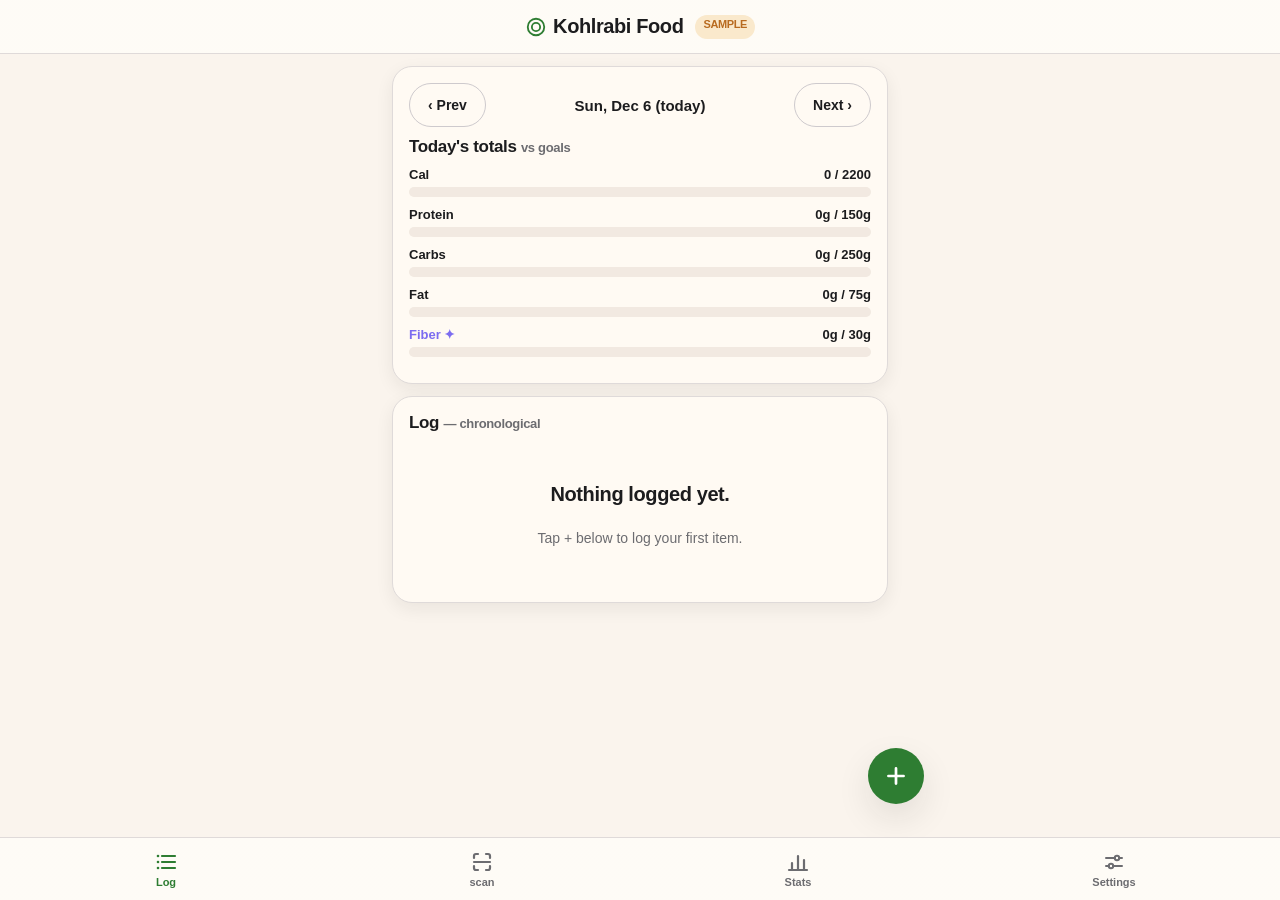
==== commit 9296684e: "v0.5: fix settings store crash, plate logomark, FAB polish, entry serving edits" ====
--- a/index.html
+++ b/index.html
@@ -12,7 +12,7 @@
 <body>
 <div class="app">
   <header class="topbar">
-    <h1 class="title"><svg class="leaf" viewBox="0 0 24 24" fill="none" stroke="currentColor" stroke-width="2" stroke-linecap="round" stroke-linejoin="round" aria-hidden="true"><path d="M5 19C5 9.5 12.5 5 20 4c-.5 8-5 15-14 15"/><path d="M5 19c2.5-5.5 6-9.5 11-11.5"/></svg>Kohlrabi Food<span class="sample-badge">SAMPLE</span></h1>
+    <h1 class="title"><svg class="plate" viewBox="0 0 24 24" fill="none" stroke="currentColor" stroke-width="2" stroke-linecap="round" aria-hidden="true"><circle cx="12" cy="12" r="9"/><circle cx="12" cy="12" r="4.5"/></svg>Kohlrabi Food<span class="sample-badge">SAMPLE</span></h1>
   </header>
 
   <main>
@@ -166,7 +166,7 @@
     <button data-tab="stats"><svg viewBox="0 0 24 24" fill="none" stroke="currentColor" stroke-width="2.2" stroke-linecap="round" aria-hidden="true"><path d="M6 20v-7M12 20V6M18 20v-10"/><path d="M3 20h18"/></svg>Stats</button>
     <button data-tab="settings"><svg viewBox="0 0 24 24" fill="none" stroke="currentColor" stroke-width="2" stroke-linecap="round" aria-hidden="true"><path d="M4 8h9M17 8h3M4 16h3M11 16h9"/><circle cx="15" cy="8" r="2.2"/><circle cx="9" cy="16" r="2.2"/></svg>Settings</button>
   </nav>
-  <button id="fab-add" class="fab" aria-label="Add food">+</button>
+  <button id="fab-add" class="fab" aria-label="Add food"><svg viewBox="0 0 24 24" fill="none" stroke="currentColor" stroke-width="2.5" stroke-linecap="round" aria-hidden="true"><path d="M12 5v14M5 12h14"/></svg></button>
 </div>
 <script type="module" src="js/app.js"></script>
 </body>
--- a/css/style.css
+++ b/css/style.css
@@ -91,7 +91,7 @@
 nav.tabs button .ico { font-size: 22px; }
 nav.tabs button svg { width: 24px; height: 24px; }
 nav.tabs button.active { color: var(--accent); }
-header.topbar .title svg.leaf { width: 22px; height: 22px; color: var(--accent); flex: none; }
+header.topbar .title svg.plate { width: 22px; height: 22px; color: var(--accent); flex: none; }
 header.topbar .title { gap: 6px; }
 .scan-hero .hero-ico { width: 56px; height: 56px; color: var(--accent); }
 
@@ -227,14 +227,15 @@
 /* ===== FAB (Log: add food) ===== */
 .fab {
   position: fixed; z-index: 15;
-  right: 16px; bottom: calc(96px + env(safe-area-inset-bottom));
+  right: max(16px, calc(50vw - 300px + 16px)); bottom: calc(96px + env(safe-area-inset-bottom));
   width: 56px; height: 56px; border-radius: 50%; border: 0;
-  background: var(--accent); color: #fff; font-size: 30px; line-height: 1;
+  background: var(--accent); color: #fff;
   box-shadow: var(--shadow); cursor: pointer;
   display: grid; place-items: center;
-  font-family: var(--font-sans);
-}
-.fab:active { background: var(--accent-hover); }
+  padding: 0;
+}
+.fab svg { width: 26px; height: 26px; }
+.fab:active { background: var(--accent-hover); transform: scale(.96); }
 .fab[hidden] { display: none; }
 
 /* ===== Stats: period tabs, week strip, bars (workout-app language) ===== */
@@ -281,5 +282,4 @@
   main { max-width: 600px; }
   .sheet-backdrop { align-items: center; padding: 24px; }
   .sheet { border-radius: var(--radius-lg); max-height: calc(100dvh - 48px); }
-  .fab { right: 24px; }
-}
+}
